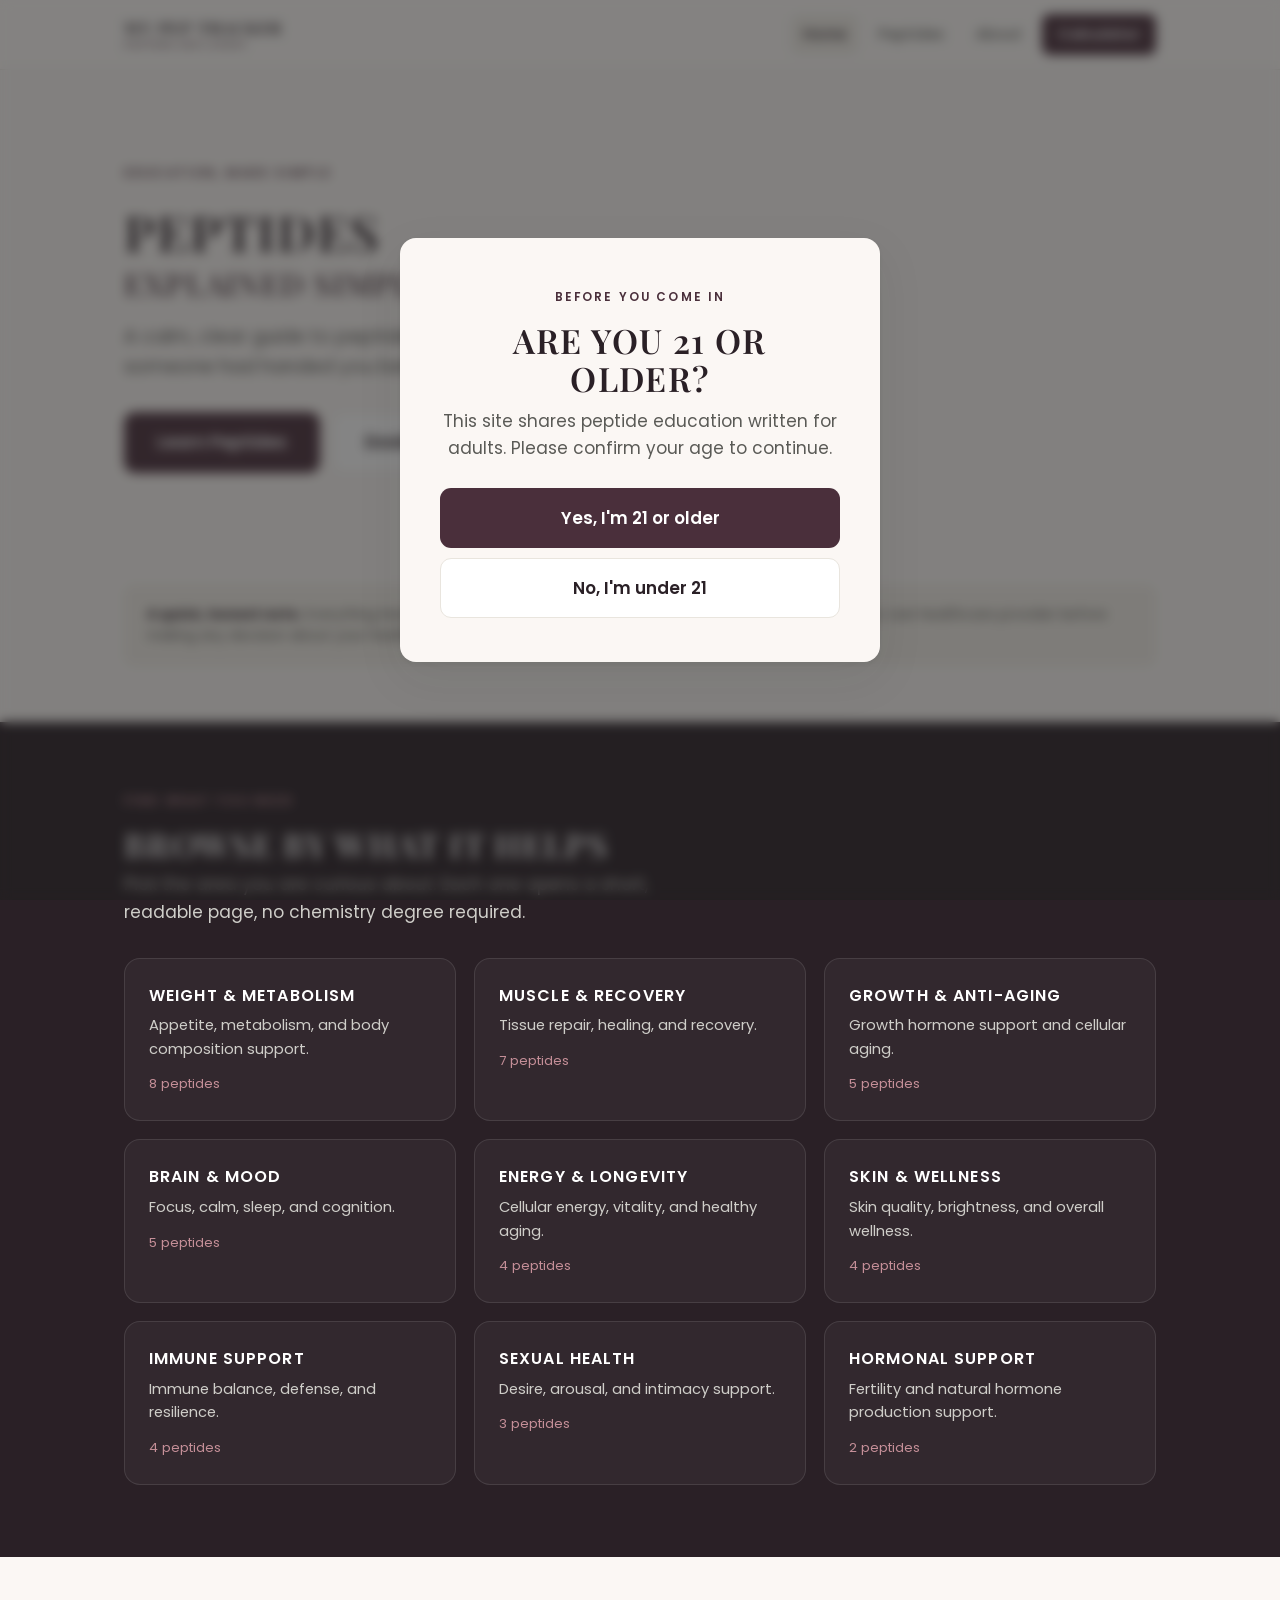
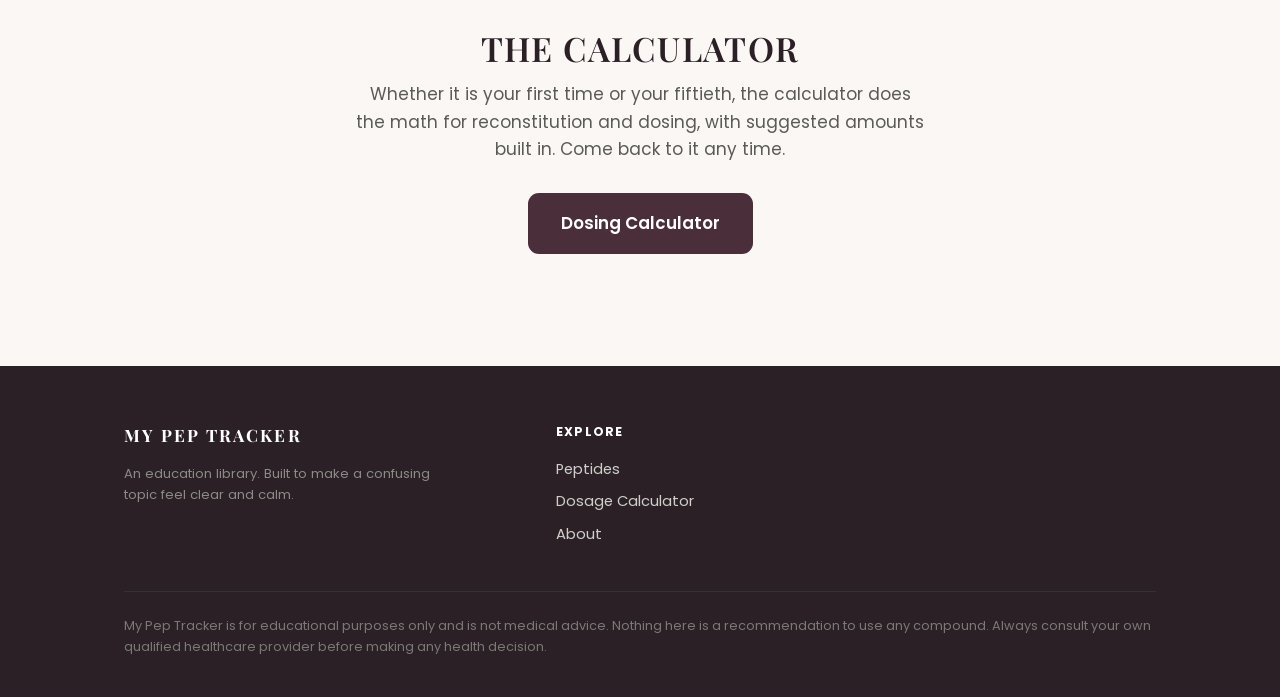
==== index.html @ 9b93ed7e "My Pep Tracker: education site in Sano colors and fonts, Rythm Health referral link Co-Authored-By: " ====
<!DOCTYPE html>
<html lang="en">
<head>
<meta charset="UTF-8">
<meta name="viewport" content="width=device-width, initial-scale=1.0">
<title>Peptides Explained Simply</title>
<meta name="description" content="Peptides explained simply. A calm peptide library and dosage calculator, built for education.">
<!-- Social share preview (Facebook, Messenger, iMessage, etc.) -->
<meta property="og:title" content="Peptides Explained Simply">
<meta property="og:description" content="Peptides explained simply.">
<meta property="og:type" content="website">
<meta name="twitter:card" content="summary_large_image">
<meta name="twitter:title" content="Peptides Explained Simply">
<meta name="twitter:description" content="Peptides explained simply.">
<script src="config.js"></script>
<link rel="stylesheet" href="styles.css">
</head>
<body>
<div id="nav"></div>

<header class="hero hero-centered">
  <div class="wrap">
    <div style="max-width:640px">
      <span class="eyebrow">Education, made simple</span>
      <h1 class="display">Peptides<span class="accent">explained simply.</span></h1>
      <p class="lede" style="max-width:46ch">A calm, clear guide to peptides. The version you wish someone had handed you before you started.</p>
      <div class="hero-actions">
        <a class="btn btn-primary btn-lg" href="library.html">Learn Peptides</a>
        <a class="btn btn-ghost btn-lg" href="calculator.html">Dosing Calculator</a>
        <span id="heroCommunity"></span>
        <span id="heroStore"></span>
      </div>
    </div>
  </div>
</header>

<section class="section-tight">
  <div class="wrap">
    <div class="disclaimer-strip">
      <b>A quick, honest note.</b> Everything here is for education only and is not medical advice. Please talk with your own healthcare provider before making any decision about your health.
    </div>
  </div>
</section>

<section class="section section-dark" style="padding-top:64px">
  <div class="wrap">
    <span class="eyebrow" style="color:var(--teal)">Find what you need</span>
    <h2 class="display" style="margin:12px 0 8px;color:#fff">Browse by what it helps</h2>
    <p style="color:#CFCEC9;margin-bottom:32px;max-width:54ch">Pick the area you are curious about. Each one opens a short, readable page, no chemistry degree required.</p>
    <div class="cat-grid" id="catGrid"></div>
  </div>
</section>

<div id="vendorBand"></div>

<section class="section">
  <div class="wrap" style="text-align:center">
    <h2 class="display" style="margin:0 0 14px">The calculator</h2>
    <p style="color:var(--ink-soft);max-width:52ch;margin:0 auto 30px">Whether it is your first time or your fiftieth, the calculator does the math for reconstitution and dosing, with suggested amounts built in. Come back to it any time.</p>
    <a class="btn btn-primary btn-lg" href="calculator.html">Dosing Calculator</a>
  </div>
</section>

<div id="communityBand"></div>

<div id="footer"></div>
<script src="data.js"></script>
<script>
  document.getElementById('nav').innerHTML = renderNav('home'); initMobileNav();
  document.getElementById('footer').innerHTML = renderFooter();
  document.getElementById('vendorBand').innerHTML = renderVendorBand();
  document.getElementById('communityBand').innerHTML = renderCommunityBand();
  document.getElementById('heroCommunity').outerHTML = COMMUNITY_URL ? `<a class="btn btn-ghost btn-lg" href="${COMMUNITY_URL}" target="_blank" rel="noopener">${COMMUNITY_BUTTON}</a>` : '';
  document.getElementById('heroStore').outerHTML = STORE_URL ? `<a class="btn btn-ghost btn-lg" href="${STORE_URL}" target="_blank" rel="noopener">${STORE_BUTTON}</a>` : '';

  const counts = {};
  PEPTIDES.forEach(p => counts[p.cat] = (counts[p.cat]||0)+1);
  document.getElementById('catGrid').innerHTML = Object.entries(CATEGORIES).map(([key,c]) => `
    <a class="cat-card cat-card-noicon" href="library.html#${key}">
      <div class="cat-card-name">${c.name}</div>
      <div class="cat-card-desc">${c.desc}</div>
      <div class="cat-card-count">${counts[key]||0} peptide${counts[key]===1?'':'s'}</div>
    </a>`).join("");
</script>
</body>
</html>
---- styles.css ----
/* ============================================
   PEPTIDE EDUCATION LIBRARY — "The Calm Clinic"
   Shared stylesheet
   ============================================ */

@import url('https://fonts.googleapis.com/css2?family=Playfair+Display:wght@400;500;600;700&family=Poppins:wght@400;500;600;700&display=swap');

:root {
  /* Core palette — warm clinical */
  --bg:          #FBF7F4;   /* warm white, borrowed from brand */
  --surface:     #FFFFFF;   /* card surfaces */
  --ink:         #2A2026;   /* near-black text */
  --ink-soft:    #5A5A56;   /* secondary text */
  --ink-faint:   #8C8C86;   /* captions, meta */
  --line:        #E9E5DE;   /* hairline borders */
  --line-soft:   #F2EEE7;   /* very soft fills */
  --teal:        #4A2F3B;   /* trust accent — actions, key markers */
  --teal-deep:   #2F1D26;   /* hover */
  --teal-wash:   #F8EFEC;   /* teal tint backgrounds */
  --amber-wash:  #FBF4E6;   /* gentle caution background */
  --amber-line:  #E8D5A8;
  --shadow:      0 1px 2px rgba(32,32,32,0.04), 0 8px 24px rgba(32,32,32,0.05);
  --shadow-lg:   0 2px 4px rgba(32,32,32,0.05), 0 16px 48px rgba(32,32,32,0.08);
  --radius:      16px;
  --radius-sm:   10px;
  --maxw:        1080px;

  /* Category colors — soft, distinct, never loud */
  --c-weight:    #C77B53;
  --c-muscle:    #B0613F;
  --c-gh:        #6E7FB8;
  --c-brain:     #7E6BB0;
  --c-energy:    #C9A23F;
  --c-skin:      #4FA3A0;
  --c-sexual:    #C77B9C;
  --c-immunity:  #5FA37C;
  --c-hormonal:  #B5894F;
}

* { box-sizing: border-box; margin: 0; padding: 0; }

html { scroll-behavior: smooth; }

body {
  font-family: 'Poppins', -apple-system, BlinkMacSystemFont, sans-serif;
  background: var(--bg);
  color: var(--ink);
  line-height: 1.6;
  font-size: 17px;
  -webkit-font-smoothing: antialiased;
}

/* ---------- Typography ---------- */
h1, h2, h3, .eyebrow, .nav-logo, .btn, .cat-card-name, .pep-name {
  font-family: 'Poppins', sans-serif;
}

.display {
  text-transform: uppercase;
  letter-spacing: 0.06em;
  font-weight: 600;
  line-height: 1.15;
}

h1 { font-size: clamp(2rem, 5vw, 3.1rem); }
h2 { font-size: clamp(1.5rem, 3.5vw, 2.1rem); }

.eyebrow {
  text-transform: uppercase;
  letter-spacing: 0.18em;
  font-size: 0.74rem;
  font-weight: 600;
  color: var(--teal);
}

a { color: var(--teal-deep); text-decoration: none; }
a:hover { text-decoration: underline; }

/* ---------- Layout ---------- */
.wrap { max-width: var(--maxw); margin: 0 auto; padding: 0 24px; }
.section { padding: 72px 0; }
.section-tight { padding: 48px 0; }

/* ---------- Top navigation ---------- */
/* The nav is rendered inside <div id="nav">, so the wrapper is what sticks.
   (A sticky element only sticks inside its parent, and the old parent was
   exactly the nav's own height, so it never stayed on screen.) */
#nav { position: sticky; top: 0; z-index: 50; }
.nav {
  background: rgba(254,252,249,0.88);
  backdrop-filter: saturate(180%) blur(12px);
  border-bottom: 1px solid var(--line);
}
.nav-inner {
  max-width: var(--maxw); margin: 0 auto; padding: 14px 24px;
  display: flex; align-items: center; justify-content: space-between; gap: 16px;
}
.nav-logo {
  display: flex; align-items: center; gap: 11px;
}
.nav-logo:hover { text-decoration: none; }
.nav-logo-text {
  display: flex; flex-direction: column; line-height: 1.05;
  text-transform: uppercase; font-weight: 700; font-size: 0.98rem;
  letter-spacing: 0.1em; color: var(--ink);
}
.nav-logo-text small {
  font-size: 0.6rem; font-weight: 600; letter-spacing: 0.16em;
  color: var(--teal); margin-top: 3px;
}
.nav-links { display: flex; align-items: center; gap: 8px; }
.nav-links a {
  color: var(--ink-soft); font-size: 0.9rem; font-weight: 500;
  padding: 8px 12px; border-radius: 8px;
}
.nav-links a:hover { color: var(--ink); background: var(--line-soft); text-decoration: none; }
.nav-cta {
  background: var(--teal); color: #fff !important;
  padding: 9px 16px !important; border-radius: 9px;
  font-weight: 600 !important;
}
.nav-cta:hover { background: var(--line-soft); color: var(--ink) !important; }
/* Outlined pill link to the Skool community, same bubble as labs and COA sites */
.nav-circle {
  display: inline-flex; align-items: center; gap: 0.55rem;
  color: var(--ink) !important; font-size: 0.9rem; font-weight: 500;
  border: 1px solid currentColor; border-radius: 100px;
  padding: 8px 16px !important; background: transparent; white-space: nowrap;
  transition: background 0.15s ease, color 0.15s ease;
}
.nav-circle:hover { background: var(--ink); color: var(--bg) !important; text-decoration: none; }

/* ---------- Buttons ---------- */
.btn {
  display: inline-flex; align-items: center; justify-content: center; gap: 8px;
  padding: 14px 26px; border-radius: 11px;
  font-weight: 600; font-size: 0.98rem; cursor: pointer;
  border: 1px solid transparent; transition: all 0.18s ease;
  text-transform: none; letter-spacing: 0;
}
.btn-primary { background: var(--teal); color: #fff; }
.btn-primary:hover { background: var(--teal-deep); text-decoration: none; transform: translateY(-1px); }
.btn-ghost { background: var(--surface); color: var(--ink); border-color: var(--line); }
.btn-ghost:hover { border-color: var(--teal); color: var(--teal-deep); text-decoration: none; }
.btn-lg { padding: 16px 32px; font-size: 1.05rem; }

/* ---------- Hero ---------- */
.hero { padding: 80px 0 56px; }
.hero-grid { display: grid; grid-template-columns: 1.2fr 0.8fr; gap: 56px; align-items: center; }
.hero h1 { margin: 18px 0 20px; }
.hero p.lede { font-size: 1.18rem; color: var(--ink-soft); max-width: 32ch; }
.hero-actions { display: flex; gap: 12px; margin-top: 30px; flex-wrap: wrap; }

.hero-card {
  background: var(--surface); border: 1px solid var(--line);
  border-radius: var(--radius); padding: 28px; box-shadow: var(--shadow);
}
.hero-card h3 { text-transform: uppercase; letter-spacing: 0.08em; font-size: 0.82rem; color: var(--ink-faint); margin-bottom: 14px; }
.hero-card .stat { display: flex; align-items: baseline; gap: 10px; padding: 10px 0; border-bottom: 1px solid var(--line-soft); }
.hero-card .stat:last-child { border-bottom: 0; }
.hero-card .stat b { font-size: 1.5rem; color: var(--teal-deep); font-weight: 700; }
.hero-card .stat span { color: var(--ink-soft); font-size: 0.92rem; }

/* ---------- Category grid ---------- */
.cat-grid { display: grid; grid-template-columns: repeat(3, 1fr); gap: 18px; }
.cat-card {
  background: var(--surface); border: 1px solid var(--line);
  border-radius: var(--radius); padding: 26px 24px; box-shadow: var(--shadow);
  transition: all 0.18s ease; display: block; color: var(--ink);
}
.cat-card:hover { text-decoration: none; transform: translateY(-3px); box-shadow: var(--shadow-lg); border-color: var(--c, var(--teal)); }
.cat-dot { width: 38px; height: 38px; border-radius: 10px; display: grid; place-items: center; margin-bottom: 16px; background: var(--cw, var(--teal-wash)); }
.cat-dot svg { width: 20px; height: 20px; }
.cat-card-name { text-transform: uppercase; letter-spacing: 0.07em; font-weight: 600; font-size: 1rem; margin-bottom: 6px; }
.cat-card-desc { color: var(--ink-soft); font-size: 0.92rem; }
.cat-card-count { color: var(--ink-faint); font-size: 0.82rem; margin-top: 12px; }

/* ---------- Peptide list ---------- */
.pep-grid { display: grid; grid-template-columns: repeat(2, 1fr); gap: 16px; }
.pep-card {
  background: var(--surface); border: 1px solid var(--line);
  border-radius: var(--radius-sm); padding: 22px 24px; box-shadow: var(--shadow);
  display: flex; flex-direction: column; gap: 8px; transition: all 0.18s ease; color: var(--ink);
}
.pep-card:hover { text-decoration: none; transform: translateY(-2px); box-shadow: var(--shadow-lg); }
.pep-card-top { display: flex; align-items: center; justify-content: space-between; gap: 12px; }
.pep-name { text-transform: uppercase; letter-spacing: 0.05em; font-weight: 600; font-size: 1.05rem; }
.pep-tag { font-size: 0.78rem; color: var(--ink-faint); }
.pep-card-desc { color: var(--ink-soft); font-size: 0.92rem; }

.uses-badge {
  display: inline-flex; align-items: center; gap: 6px;
  background: var(--teal-wash); color: var(--teal-deep);
  font-size: 0.72rem; font-weight: 600; letter-spacing: 0.02em;
  padding: 4px 10px; border-radius: 100px; white-space: nowrap;
}
.uses-badge svg { width: 12px; height: 12px; }

/* ---------- Peptide detail page ---------- */
.detail-head { border-bottom: 1px solid var(--line); padding-bottom: 28px; margin-bottom: 8px; }
.detail-cat { display: inline-block; font-size: 0.78rem; font-weight: 600; letter-spacing: 0.05em; text-transform: uppercase; color: var(--ink-faint); margin-bottom: 12px; }
.detail-head h1 { margin-bottom: 12px; }
.detail-lede { font-size: 1.15rem; color: var(--ink-soft); max-width: 60ch; }

.detail-grid { display: grid; grid-template-columns: 1fr 320px; gap: 40px; margin-top: 40px; align-items: start; }
.detail-main h2 { text-transform: uppercase; letter-spacing: 0.06em; font-size: 1.05rem; margin: 32px 0 14px; color: var(--ink); }
.detail-main h2:first-child { margin-top: 0; }
.detail-main p { color: var(--ink-soft); margin-bottom: 14px; }
.benefit-list { list-style: none; display: grid; gap: 10px; margin: 4px 0 8px; }
.benefit-list li { display: flex; gap: 10px; align-items: flex-start; color: var(--ink-soft); }
.benefit-list li::before { content: ""; flex: none; width: 7px; height: 7px; border-radius: 50%; background: var(--teal); margin-top: 9px; }

.detail-side { position: sticky; top: 88px; display: grid; gap: 16px; }
.side-card { background: var(--surface); border: 1px solid var(--line); border-radius: var(--radius-sm); padding: 22px; box-shadow: var(--shadow); }
.side-card h3 { text-transform: uppercase; letter-spacing: 0.07em; font-size: 0.78rem; color: var(--ink-faint); margin-bottom: 14px; }
.spec-row { display: flex; justify-content: space-between; gap: 12px; padding: 9px 0; border-bottom: 1px solid var(--line-soft); font-size: 0.92rem; }
.spec-row:last-child { border-bottom: 0; }
.spec-row .k { color: var(--ink-faint); }
.spec-row .v { color: var(--ink); font-weight: 600; text-align: right; }

.source-note { font-size: 0.82rem; color: var(--ink-faint); font-style: italic; margin-top: 10px; line-height: 1.5; }

.source-list { list-style: none; display: grid; gap: 10px; margin: 4px 0 8px; }
.source-list li { display: flex; gap: 10px; align-items: flex-start; font-size: 0.9rem; line-height: 1.5; }
.source-list li::before { content: ""; flex: none; width: 7px; height: 7px; border-radius: 50%; background: var(--teal); margin-top: 8px; }
.source-list a { color: var(--teal-deep); text-decoration: underline; text-underline-offset: 2px; }

/* ---------- Callouts ---------- */
.callout {
  background: var(--amber-wash); border: 1px solid var(--amber-line);
  border-radius: var(--radius-sm); padding: 18px 20px; margin: 22px 0;
  font-size: 0.92rem; color: #7a6326;
}
.callout b { color: #5e4d1d; }
.callout-teal { background: var(--teal-wash); border-color: #ECE0DC; color: var(--teal-deep); }
.callout-teal b { color: var(--teal-deep); }

/* ---------- Calculator ---------- */
.calc-shell { display: grid; grid-template-columns: 1fr 360px; gap: 36px; align-items: start; }
.calc-steps { display: grid; gap: 20px; }
.calc-step { background: var(--surface); border: 1px solid var(--line); border-radius: var(--radius); padding: 24px 26px; box-shadow: var(--shadow); }
.calc-step-head { display: flex; align-items: center; gap: 12px; margin-bottom: 6px; }
.calc-num { flex: none; width: 30px; height: 30px; border-radius: 50%; background: var(--teal); color: #fff; display: grid; place-items: center; font-weight: 700; font-size: 0.9rem; }
.calc-step h3 { text-transform: uppercase; letter-spacing: 0.05em; font-size: 0.95rem; }
.calc-step .hint { color: var(--ink-faint); font-size: 0.88rem; margin: 2px 0 16px 42px; }
.calc-field { margin-left: 42px; }
.calc-field label { display: block; font-size: 0.82rem; color: var(--ink-soft); font-weight: 500; margin-bottom: 7px; }
.calc-input-row { display: flex; gap: 10px; align-items: stretch; }
.calc-input-row input, .calc-input-row select {
  flex: 1; font-family: inherit; font-size: 1.05rem; color: var(--ink);
  padding: 12px 14px; border: 1px solid var(--line); border-radius: 10px; background: var(--bg);
  -webkit-appearance: none; appearance: none;
}
.calc-input-row input:focus, .calc-input-row select:focus { outline: 2px solid var(--teal); outline-offset: 1px; border-color: var(--teal); }
.calc-input-row select { flex: 0 0 110px; background-image: url("data:image/svg+xml,%3Csvg xmlns='http://www.w3.org/2000/svg' width='12' height='12' viewBox='0 0 12 12'%3E%3Cpath d='M2 4l4 4 4-4' stroke='%238C8C86' stroke-width='1.5' fill='none'/%3E%3C/svg%3E"); background-repeat: no-repeat; background-position: right 14px center; padding-right: 34px; }

/* Result panel with live syringe */
.calc-result { position: sticky; top: 88px; background: var(--surface); border: 1px solid var(--line); border-radius: var(--radius); padding: 28px; box-shadow: var(--shadow-lg); text-align: center; }
.calc-result h3 { text-transform: uppercase; letter-spacing: 0.08em; font-size: 0.78rem; color: var(--ink-faint); margin-bottom: 18px; }
.draw-num { font-size: 3.4rem; font-weight: 700; color: var(--teal-deep); line-height: 1; letter-spacing: -0.02em; }
.draw-unit { font-size: 1rem; color: var(--ink-soft); font-weight: 500; margin-top: 4px; }
.draw-sub { font-size: 0.86rem; color: var(--ink-faint); margin-top: 14px; padding-top: 14px; border-top: 1px solid var(--line-soft); }
.draw-sub b { color: var(--ink); }

/* syringe size picker above the gauge */
.syringe-picker { display: flex; justify-content: center; gap: 8px; margin-top: 20px; }
.syr-opt {
  font-family: inherit; font-size: 0.82rem; font-weight: 600; text-align: center;
  padding: 7px 14px; border-radius: 12px; cursor: pointer; line-height: 1.2;
  background: var(--bg); color: var(--ink-faint);
  border: 1px solid var(--line); transition: all 0.15s ease;
}
.syr-opt .lvl { opacity: 0.7; font-size: 0.68rem; display: block; font-weight: 500; }
.syr-opt:hover { border-color: var(--teal); color: var(--teal-deep); }
.syr-opt.active { background: var(--teal-wash); color: var(--teal-deep); border-color: var(--teal-line); }

/* Syringe gauge: a real syringe photo (assets/syringe-diagram.png) with the fill and the
   draw-line positioned on top as percentages of the image, measured from the photo itself. */
.syringe-wrap { position: relative; margin: 16px auto 6px; width: 100%; max-width: 360px; aspect-ratio: 1200 / 192; }
.syringe-img { position: absolute; inset: 0; width: 100%; height: 100%; display: block; }
.syringe-fill {
  position: absolute; left: 26.6%; top: 25.2%; height: 50.6%; width: 0;
  background: rgba(74,47,59, 0.35);
  transition: width 0.4s cubic-bezier(.4,0,.2,1);
}
.syringe-marker {
  position: absolute; left: 26.6%; top: 15%; height: 70%; width: 2.5px;
  background: var(--teal-deep);
  transition: left 0.4s cubic-bezier(.4,0,.2,1);
}

.calc-empty { color: var(--ink-faint); font-size: 0.92rem; padding: 20px 0; }

/* ---------- Footer ---------- */
.footer { background: var(--ink); color: #CFCEC9; padding: 56px 0 40px; margin-top: 40px; }
.footer .wrap { display: grid; grid-template-columns: 1.4fr 1fr 1fr; gap: 40px; }
.footer h4 { color: #fff; text-transform: uppercase; letter-spacing: 0.1em; font-size: 0.78rem; margin-bottom: 16px; }
.footer a { color: #CFCEC9; font-size: 0.92rem; display: block; margin-bottom: 9px; }
.footer a:hover { color: #fff; }
.footer-brand { font-weight: 700; text-transform: uppercase; letter-spacing: 0.12em; color: #fff; margin-bottom: 14px; }
.footer-fine { color: #8B8A85; font-size: 0.82rem; line-height: 1.6; max-width: 42ch; }
.footer-legal { border-top: 1px solid #333; margin-top: 36px; padding-top: 24px; font-size: 0.8rem; color: #7A7975; }
/* The two footer buttons: Circle (teal) and Where to buy (outlined on dark) */
.footer .footer-btn { display: inline-block; width: 100%; max-width: 260px; text-align: center; margin-bottom: 10px; }
.footer .footer-btn.btn-primary { color: #fff; }
.footer .footer-btn.btn-ghost { background: transparent; color: #fff; border-color: #4A4A48; }
.footer .footer-btn.btn-ghost:hover { border-color: var(--teal); color: var(--teal); }

/* ---------- Disclaimer strip ---------- */
.disclaimer-strip {
  background: var(--line-soft); border: 1px solid var(--line);
  border-radius: var(--radius-sm); padding: 18px 22px; margin: 0 0 8px;
  font-size: 0.86rem; color: var(--ink-soft); line-height: 1.55;
}
.disclaimer-strip b { color: var(--ink); }

/* ---------- Page intro ---------- */
.page-intro { padding: 56px 0 8px; }
.page-intro h1 { margin: 14px 0 14px; }
.page-intro p { color: var(--ink-soft); font-size: 1.12rem; max-width: 60ch; }

/* ---------- Vendor CTA band ---------- */
/* ---------- Community band (Peptide Research Circle) ----------
   Deep teal so it stands apart from the teal-wash vendor band
   and the dark sections. */
.community-band { background: linear-gradient(135deg, var(--teal-deep), var(--teal)); }
.community-band .wrap { padding: 64px 24px; text-align: center; }
.community-band .eyebrow { color: #F3E3E6; }
.community-band h2 { color: #fff; font-size: 1.7rem; margin: 12px 0 14px; }
.community-band p { color: #F8EFEC; max-width: 58ch; margin: 0 auto 26px; }
.community-band .community-btn { background: #fff; color: var(--teal-deep); }
.community-band .community-btn:hover { background: #F8EFEC; color: var(--teal-deep); text-decoration: none; transform: translateY(-1px); }

.vendor-band { background: var(--teal-wash); border-top: 1px solid var(--teal-line); border-bottom: 1px solid var(--teal-line); }
.vendor-band .wrap { display: flex; align-items: center; justify-content: space-between; gap: 30px; padding: 36px 24px; flex-wrap: wrap; }
.vendor-band h3 { text-transform: uppercase; letter-spacing: 0.05em; font-size: 1.2rem; color: var(--ink); margin-bottom: 8px; }
.vendor-band p { color: var(--ink-soft); font-size: 0.95rem; max-width: 46ch; }
/* The vendor name inside the band text is a link too, since the button sits far right on wide screens */
.vendor-band p a { color: var(--teal-deep); font-weight: 600; text-decoration: underline; text-underline-offset: 3px; }
.vendor-band p a:hover { color: var(--ink); }
.vendor-band .code { display: inline-block; background: #fff; border: 1px dashed var(--teal); color: var(--teal-deep); font-weight: 700; padding: 3px 10px; border-radius: 7px; letter-spacing: 0.05em; }

/* ---------- "Where to buy" bar ----------
   Sits at the top of each peptide detail page so the vendor link
   is visible without scrolling. */
.buy-bar { display: flex; align-items: center; gap: 16px; flex-wrap: wrap; background: var(--teal-wash); border: 1px solid var(--teal-line); border-radius: 12px; padding: 14px 18px; margin-top: 18px; }
.buy-bar p { font-size: 0.93rem; color: var(--ink-soft); margin: 0; }
.buy-bar .code { display: inline-block; background: #fff; border: 1px dashed var(--teal); color: var(--teal-deep); font-weight: 700; padding: 2px 9px; border-radius: 7px; letter-spacing: 0.05em; }

/* ---------- Responsive ---------- */
@media (max-width: 860px) {
  .hero-grid { grid-template-columns: 1fr; gap: 32px; }
  .hero-card { order: -1; }
  .cat-grid { grid-template-columns: 1fr; }
  .pep-grid { grid-template-columns: 1fr; }
  .detail-grid { grid-template-columns: 1fr; }
  .detail-side { position: static; }
  .calc-shell { grid-template-columns: 1fr; }
  .calc-result { position: static; }
  .footer .wrap { grid-template-columns: 1fr; gap: 28px; }
  .calc-field, .calc-step .hint { margin-left: 0; }
}

/* ---------- Mobile hamburger nav ---------- */
.nav-toggle { display: none; background: none; border: 0; cursor: pointer; padding: 8px; width: 42px; height: 42px; flex-direction: column; justify-content: center; gap: 5px; }
.nav-toggle span { display: block; height: 2px; width: 22px; background: var(--ink); border-radius: 2px; transition: transform 0.2s ease, opacity 0.2s ease; }
.nav-toggle.open span:nth-child(1) { transform: translateY(7px) rotate(45deg); }
.nav-toggle.open span:nth-child(2) { opacity: 0; }
.nav-toggle.open span:nth-child(3) { transform: translateY(-7px) rotate(-45deg); }
.nav-mobile { display: none; flex-direction: column; padding: 8px 24px 20px; border-top: 1px solid var(--line); background: var(--bg); }
.nav-mobile.open { display: flex; }
.nav-mobile a { padding: 14px 4px; font-size: 1rem; color: var(--ink-soft); border-bottom: 1px solid var(--line-soft); }
.nav-mobile a:hover, .nav-mobile a.active { color: var(--ink); text-decoration: none; }
.nav-mobile a.active { font-weight: 600; }
.nav-mobile-cta { color: var(--teal-deep) !important; font-weight: 600; border-bottom: 0 !important; }

@media (max-width: 860px) {
  .nav-links { display: none; }
  .nav-toggle { display: flex; }
}

/* ---------- Category icon (teal line) ---------- */
.cat-dot svg { width: 22px; height: 22px; color: var(--teal-deep); }

/* ---------- Before / after gallery ---------- */
.ba-grid { display: grid; grid-template-columns: 1fr 1fr; gap: 28px; margin-top: 8px; }
.ba-col h3 {
  text-transform: uppercase; letter-spacing: 0.12em; font-size: 0.82rem;
  color: var(--ink-faint); margin-bottom: 14px; text-align: center;
}
.ba-col.after h3 { color: var(--teal-deep); }
.ba-pair { display: grid; grid-template-columns: 1fr 1fr; gap: 12px; }
.ba-pair img {
  width: 100%; aspect-ratio: 4/5; object-fit: cover;
  border-radius: var(--radius-sm); border: 1px solid var(--line); box-shadow: var(--shadow);
}
.ba-col.after .ba-pair img { border-color: #ECE0DC; }
.about-portrait {
  width: 100%; max-width: 340px; border-radius: var(--radius);
  border: 1px solid var(--line); box-shadow: var(--shadow-lg); object-fit: cover;
}

/* ---------- Hero italic accent ---------- */
.hero h1 .accent {
  display: block; font-style: normal; text-transform: uppercase;
  letter-spacing: 0.04em; font-weight: 500; color: var(--teal-deep);
  font-size: 0.62em; margin-top: 6px;
}

/* ---------- Suggested dose chips in calculator ---------- */
.dose-presets { margin-left: 42px; margin-top: 14px; }
.dose-presets .preset-label { font-size: 0.78rem; color: var(--ink-faint); margin-bottom: 8px; }
.preset-chips { display: flex; flex-wrap: wrap; gap: 8px; }
.preset-chip {
  font-family: inherit; font-size: 0.86rem; font-weight: 600; text-align: center;
  padding: 8px 14px; border-radius: 12px; cursor: pointer;
  background: var(--teal-wash); color: var(--teal-deep);
  border: 1px solid var(--teal-line); transition: all 0.15s ease; line-height: 1.2;
}
.preset-chip:hover { background: var(--teal); color: #fff; border-color: var(--teal); }
.preset-chip .lvl { opacity: 0.7; font-size: 0.7rem; display: block; font-weight: 500; }

/* peptide picker on calculator */
.pep-picker { margin-bottom: 4px; }
.pep-picker select {
  width: 100%; font-family: inherit; font-size: 1.05rem; color: var(--ink);
  padding: 13px 14px; border: 1px solid var(--line); border-radius: 10px; background: var(--bg);
  -webkit-appearance: none; appearance: none;
  background-image: url("data:image/svg+xml,%3Csvg xmlns='http://www.w3.org/2000/svg' width='12' height='12' viewBox='0 0 12 12'%3E%3Cpath d='M2 4l4 4 4-4' stroke='%238C8C86' stroke-width='1.5' fill='none'/%3E%3C/svg%3E"); background-repeat: no-repeat; background-position: right 14px center; padding-right: 34px;
}

@media (max-width: 860px) {
  .ba-grid { grid-template-columns: 1fr; gap: 24px; }
}

.hero-portrait-wrap { display: flex; justify-content: flex-end; }
@media (max-width: 860px) { .hero-portrait-wrap { justify-content: center; } }

@media (max-width: 760px) {
  .about-intro { grid-template-columns: 1fr !important; gap: 24px !important; }
  .about-intro .about-portrait { max-width: 280px; margin: 0 auto; }
}


/* centered hero (no portrait) */
.hero-centered { padding: 88px 0 64px; text-align: left; }

/* ---------- About: reason rows (replaces colored boxes) ---------- */
.reason-row { display: grid; grid-template-columns: 56px 1fr; gap: 20px; align-items: start; margin-bottom: 32px; }
.reason-icon {
  width: 56px; height: 56px; border-radius: 14px; display: grid; place-items: center;
  background: var(--teal-wash); color: var(--teal-deep); border: 1px solid var(--teal-line);
}
.reason-icon svg { width: 26px; height: 26px; }
.reason-row h3 {
  text-transform: uppercase; letter-spacing: 0.05em; font-size: 0.95rem;
  color: var(--ink); margin-bottom: 7px; margin-top: 4px;
}
.reason-row p { color: var(--ink-soft); margin: 0; }
@media (max-width: 760px) {
  .reason-row { grid-template-columns: 48px 1fr; gap: 16px; }
  .reason-icon { width: 48px; height: 48px; }
}

/* ---------- Units-to-mg guide ---------- */
.units-guide { background: var(--surface); border: 1px solid var(--line); border-radius: var(--radius); padding: 28px; margin-top: 16px; box-shadow: var(--shadow); }
.units-guide h3 { font-size: 1.05rem; margin-bottom: 6px; }
.units-sub { color: var(--ink-soft); font-size: 0.92rem; margin-bottom: 20px; max-width: 56ch; }
.units-grid { display: grid; grid-template-columns: 90px 1fr; gap: 24px; align-items: center; }
.units-syringe svg { width: 80px; height: 220px; }
.units-cards { display: grid; grid-template-columns: repeat(3,1fr); gap: 14px; }
.units-card { background: var(--bg); border: 1px solid var(--line); border-radius: var(--radius-sm); padding: 16px; text-align: center; }
.uc-conc { display: block; font-size: 0.86rem; color: var(--teal-deep); font-weight: 600; margin-bottom: 8px; }
.uc-eq { display: block; font-size: 0.95rem; color: var(--ink-soft); }
.uc-eq b { color: var(--ink); font-size: 1.05rem; }

/* ---------- Supplies grid ---------- */
.supply-grid { display: grid; grid-template-columns: repeat(2,1fr); gap: 14px; margin-top: 20px; }
.supply-card { background: var(--surface); border: 1px solid var(--line); border-radius: var(--radius-sm); padding: 20px 22px; box-shadow: var(--shadow); transition: all 0.18s ease; color: var(--ink); display: block; }
.supply-card:hover { text-decoration: none; transform: translateY(-2px); box-shadow: var(--shadow-lg); border-color: var(--teal); }
.supply-name { font-weight: 600; font-size: 1rem; margin-bottom: 6px; }
.supply-desc { color: var(--ink-soft); font-size: 0.9rem; margin-bottom: 12px; }
.supply-link { color: var(--teal-deep); font-size: 0.86rem; font-weight: 600; }

@media (max-width: 760px) {
  .units-cards { grid-template-columns: 1fr; }
  .supply-grid { grid-template-columns: 1fr; }
}

/* ============ CALCULATOR PAGE STRUCTURE ============ */
.calc-tabs {
  position: sticky; top: 64px; z-index: 40;
  background: rgba(254,252,249,0.92); backdrop-filter: saturate(180%) blur(12px);
  border-top: 1px solid var(--line); border-bottom: 1px solid var(--line);
}
.calc-tabs-inner { display: flex; gap: 4px; overflow-x: auto; padding: 0 24px; }
.calc-tab {
  flex: none; padding: 14px 16px; font-size: 0.88rem; font-weight: 600;
  color: var(--ink-soft); border-bottom: 2px solid transparent; white-space: nowrap;
}
.calc-tab:hover { color: var(--ink); text-decoration: none; }
.calc-tab.active { color: var(--teal-deep); border-bottom-color: var(--teal); }

/* ---------- Dark band (var-flipping wrapper) ----------
   Redefines the color variables inside the wrapper, so existing
   elements (which use var(--ink-soft), var(--line), etc.) flip
   to dark automatically. Teal accents brighten for contrast.
   NOTE: named .dark-band, NOT .section-dark, to avoid colliding
   with the existing .section-dark used on home and calculator. */
.dark-band {
  background: #2A2026;
  color: #FBF7F4;
  --ink: #FBF7F4;
  --ink-soft: #D9D5CE;
  --ink-faint: #9E9A92;
  --line: #3A3A38;
  --line-soft: #2C2C2A;
  --surface: #2A2A28;
  --teal: #C58F98;
  --teal-deep: #B97C86;
  --teal-wash: rgba(197,143,152,0.15);
}
.dark-band .reason-icon { border-color: rgba(197,143,152,0.28); }

/* Dark category jump bar on the Peptides page */
.catbar-dark {
  background: #2A2026;
  border-top: 1px solid #3A3A38;
  border-bottom: 1px solid #3A3A38;
  --ink: #FBF7F4; --ink-soft: #C9C5BE;
}
.catbar-dark .calc-tab:hover { color: #C58F98; }
.catbar-dark .calc-tab.active { color: #C58F98; border-bottom-color: #C58F98; }

/* Peptide search box (library page) */
.pep-search-wrap { max-width: 260px; margin: 0 0 28px auto; position: relative; }
.pep-search-wrap svg {
  position: absolute; left: 15px; top: 50%; transform: translateY(-50%);
  width: 18px; height: 18px; color: var(--ink-faint); pointer-events: none;
}
.pep-search {
  width: 100%; padding: 13px 16px 13px 44px; font-size: 1rem; font-family: inherit;
  border: 1px solid var(--line); border-radius: 12px; background: var(--surface);
  color: var(--ink); box-shadow: var(--shadow);
}
.pep-search:focus { outline: 2px solid var(--teal); outline-offset: 1px; border-color: var(--teal); }
.pep-noresults { text-align: center; color: var(--ink-soft); padding: 30px 0; display: none; }


/* About page: quiet social links */
.about-social { margin-top: 26px; }
.about-social-label {
  display: block; text-transform: uppercase; letter-spacing: 0.08em;
  font-size: 0.72rem; font-weight: 600; color: var(--ink-faint); margin-bottom: 10px;
}
.about-social-links { display: flex; flex-wrap: wrap; gap: 8px 18px; }
.about-social-links a { font-size: 0.92rem; color: var(--teal-deep); font-weight: 500; }
.about-social-links a:hover { text-decoration: underline; }

.calc-section { padding: 64px 0; position: relative; }
.anchor { position: absolute; top: -120px; }
.section-light { background: var(--bg); }
.section-tint { background: var(--line-soft); }
.section-dark { background: var(--ink); }

/* syringe explainer (dark section) */
.syringe-explain { display: grid; grid-template-columns: 120px 1fr; gap: 36px; align-items: center; margin-bottom: 36px; }
.se-visual svg { width: 100px; height: 260px; }
.se-facts { display: grid; grid-template-columns: 1fr 1fr; gap: 14px; }
.se-fact { background: rgba(255,255,255,0.04); border: 1px solid rgba(255,255,255,0.1); border-radius: var(--radius-sm); padding: 16px 18px; }
.se-fact b { display: block; color: #fff; font-size: 0.98rem; margin-bottom: 4px; }
.se-fact span { color: #CFCEC9; font-size: 0.88rem; }

.units-guide-dark { background: rgba(255,255,255,0.03); border-color: rgba(255,255,255,0.1); }
.units-card-dark { background: rgba(255,255,255,0.04); border-color: rgba(255,255,255,0.12); }
.units-card-dark .uc-conc { color: var(--teal); }

/* water cards */
.water-cards { display: grid; grid-template-columns: 1fr 1fr; gap: 14px; margin-top: 8px; }
.water-card { position: relative; background: var(--surface); border: 1px solid var(--line); border-radius: var(--radius-sm); padding: 22px; box-shadow: var(--shadow); transition: all 0.18s ease; color: var(--ink); display: block; }
.water-card:hover { text-decoration: none; transform: translateY(-2px); box-shadow: var(--shadow-lg); border-color: var(--teal); }
.wc-tag { position: absolute; top: 14px; right: 14px; background: var(--teal); color: #fff; font-size: 0.68rem; font-weight: 700; text-transform: uppercase; letter-spacing: 0.06em; padding: 3px 9px; border-radius: 100px; }
.wc-name { font-weight: 600; font-size: 1rem; margin-bottom: 6px; }
.wc-desc { color: var(--ink-soft); font-size: 0.9rem; margin-bottom: 12px; }

@media (max-width: 760px) {
  .syringe-explain { grid-template-columns: 90px 1fr; gap: 20px; }
  .se-facts { grid-template-columns: 1fr; }
  .water-cards { grid-template-columns: 1fr; }
  .calc-tabs { top: 56px; }
}

/* category cards without icons */
.cat-card-noicon { padding-top: 24px; }
.cat-card-noicon .cat-card-name { margin-top: 0; }

/* syringe types (two-up, dark section) */
.syringe-types { display: grid; grid-template-columns: 1fr 1fr; gap: 16px; margin-bottom: 36px; }
.syringe-type { background: rgba(255,255,255,0.04); border: 1px solid rgba(255,255,255,0.1); border-radius: var(--radius-sm); padding: 22px; }
.st-badge { display: inline-block; background: var(--teal); color: #fff; font-size: 0.68rem; font-weight: 700; text-transform: uppercase; letter-spacing: 0.06em; padding: 3px 10px; border-radius: 100px; }

/* COA points (light section) */
.coa-points { display: grid; gap: 12px; }
.coa-point { display: grid; grid-template-columns: 34px 1fr; gap: 14px; align-items: start; background: var(--surface); border: 1px solid var(--line); border-radius: var(--radius-sm); padding: 16px 18px; }
.coa-point b { color: var(--ink); }
.coa-point > div { color: var(--ink-soft); font-size: 0.92rem; }
.coa-n { width: 28px; height: 28px; border-radius: 50%; background: var(--teal-wash); color: var(--teal-deep); display: grid; place-items: center; font-weight: 700; font-size: 0.9rem; border: 1px solid var(--teal-line); }

@media (max-width: 760px) {
  .syringe-types { grid-template-columns: 1fr; }
}

/* start-here note (Peptides page) */
.start-here { display: grid; grid-template-columns: 52px 1fr; gap: 18px; align-items: start; background: var(--teal-wash); border: 1px solid var(--teal-line); border-radius: var(--radius); padding: 24px 26px; margin-top: 16px; }
.start-here-icon { width: 52px; height: 52px; border-radius: 13px; background: #fff; color: var(--teal-deep); display: grid; place-items: center; border: 1px solid var(--teal-line); }
.start-here-icon svg { width: 26px; height: 26px; }
.start-here h3 { text-transform: uppercase; letter-spacing: 0.05em; font-size: 0.86rem; color: var(--ink); margin-bottom: 8px; }
.start-here p { color: var(--ink-soft); margin: 0; font-size: 0.86rem; line-height: 1.55; }
@media (max-width: 760px) { .start-here { grid-template-columns: 44px 1fr; gap: 14px; padding: 20px; } .start-here-icon { width: 44px; height: 44px; } }

/* three syringe types */
.syringe-types-3 { grid-template-columns: repeat(3, 1fr); }
.shot-types { display: grid; grid-template-columns: 1fr 1fr; gap: 16px; margin: 0 0 36px; }
.shot-type { background: rgba(197,143,152,0.08); border: 1px solid rgba(197,143,152,0.25); border-radius: var(--radius-sm); padding: 18px 20px; }
.shot-type h4 { color: var(--teal); font-size: 0.95rem; text-transform: uppercase; letter-spacing: 0.04em; margin-bottom: 6px; }
.shot-type p { color: #CFCEC9; font-size: 0.9rem; margin: 0; }
@media (max-width: 860px) { .syringe-types-3 { grid-template-columns: 1fr; } }
@media (max-width: 760px) { .shot-types { grid-template-columns: 1fr; } }

/* ============ MOBILE POLISH PASS ============ */
@media (max-width: 600px) {
  /* tighten oversized display headings on phones */
  .page-intro h1.display, .hero h1.display { font-size: clamp(2rem, 9vw, 2.6rem); line-height: 1.08; }
  .display { word-break: normal; overflow-wrap: break-word; }

  /* prevent hint/label text overflow in calc */
  .calc-step .hint, .calc-step-head h3 { overflow-wrap: break-word; }
  .calc-input-row { flex-wrap: nowrap; }
  .calc-input-row input { min-width: 0; }

  /* sticky tabs: comfortable tap targets, fade edges */
  .calc-tabs-inner { padding: 0 16px; }
  .calc-tab { padding: 13px 13px; font-size: 0.84rem; }

  /* section padding trimmed on phones */
  .calc-section { padding: 44px 0; }
  .section, .section-light, .section-tint, .section-dark { padding-top: 44px; padding-bottom: 44px; }

  /* detail sidebar spacing when stacked */
  .detail-side { margin-top: 28px; }

  /* supply + water + units cards full width already; ensure gaps */
  .se-facts { gap: 10px; }

  /* wrap padding a touch tighter */
  .wrap { padding-left: 20px; padding-right: 20px; }

  /* buttons comfortable on phones */
  .btn-lg { padding: 14px 22px; }
  .hero-actions { flex-direction: column; align-items: stretch; }
  .hero-actions .btn { width: 100%; text-align: center; }
}

/* tap target minimums everywhere */
@media (max-width: 860px) {
  .nav-cta { padding: 10px 16px; }
  .pep-card, .supply-card, .water-card, .cat-card { -webkit-tap-highlight-color: transparent; }
}

/* fix calculator horizontal overflow on mobile */
@media (max-width: 600px) {
  .calc-step { padding: 20px 18px; }
  .calc-step .hint { margin-left: 0; }
  .calc-field { margin-left: 0; }
  .calc-steps, .calc-step, .calc-shell { min-width: 0; max-width: 100%; }
  .calc-step-head { flex-wrap: wrap; }
  select, input { max-width: 100%; }
}
* { box-sizing: border-box; }

/* category cards on dark background */
.section-dark .cat-card { background: rgba(255,255,255,0.04); border-color: rgba(255,255,255,0.1); box-shadow: none; }
.section-dark .cat-card:hover { background: rgba(255,255,255,0.07); border-color: var(--teal); transform: translateY(-2px); }
.section-dark .cat-card-name { color: #fff; }
.section-dark .cat-card-desc { color: #CFCEC9; }
.section-dark .cat-card-count { color: var(--teal); }

/* what-are-peptides box */
.what-box { background: var(--surface); border: 1px solid var(--line); border-left: 3px solid var(--teal); border-radius: var(--radius-sm); padding: 20px 24px; margin: 14px 0 0; box-shadow: var(--shadow); }
.what-box h3 { text-transform: uppercase; letter-spacing: 0.05em; font-size: 0.86rem; color: var(--ink); margin-bottom: 8px; }
.what-box p { color: var(--ink-soft); font-size: 0.86rem; line-height: 1.6; margin: 0; }

/* Share buttons under the calculator result */
.result-actions { display: flex; gap: 10px; margin-top: 18px; flex-wrap: wrap; }
.result-actions .btn { flex: 1; font-size: 0.85rem; padding: 9px 14px; white-space: nowrap; }

/* ---------- Age gate (21+) ----------
   Full-screen overlay shown on first visit until the visitor confirms
   they are 21 or older. Injected by data.js on every page. */
.age-gate {
  position: fixed;
  inset: 0;
  z-index: 9999;
  background: rgba(32, 32, 32, 0.55);
  backdrop-filter: blur(6px);
  -webkit-backdrop-filter: blur(6px);
  display: flex;
  align-items: center;
  justify-content: center;
  padding: 24px;
}
.age-gate-card {
  background: var(--bg);
  border-radius: var(--radius);
  box-shadow: var(--shadow-lg);
  max-width: 480px;
  width: 100%;
  padding: 44px 40px;
  text-align: center;
}
.age-gate-card .display { margin: 12px 0 10px; }
.age-gate-card p {
  color: var(--ink-soft);
  line-height: 1.6;
  margin: 0 0 26px;
}
.age-gate-actions {
  display: flex;
  flex-direction: column;
  gap: 10px;
}
/* Stop the page behind the gate from scrolling */
body.age-gate-lock { overflow: hidden; }
@media (max-width: 480px) {
  .age-gate-card { padding: 32px 24px; }
}

/* ---------- Sano Research fonts: Playfair Display headings, Poppins text ---------- */
h1, h2, .display, .nav-logo-text, .footer-brand, .detail-main h2 { font-family: 'Playfair Display', Georgia, serif; }
.display { letter-spacing: 0.04em; }
/* Dark sections: accents switch to dusty rose so they stay readable on the dark plum-black */
.section-dark { --teal: #C58F98; --teal-deep: #D3A4AC; --teal-line: rgba(197,143,152,0.35); --teal-wash: rgba(197,143,152,0.15); }
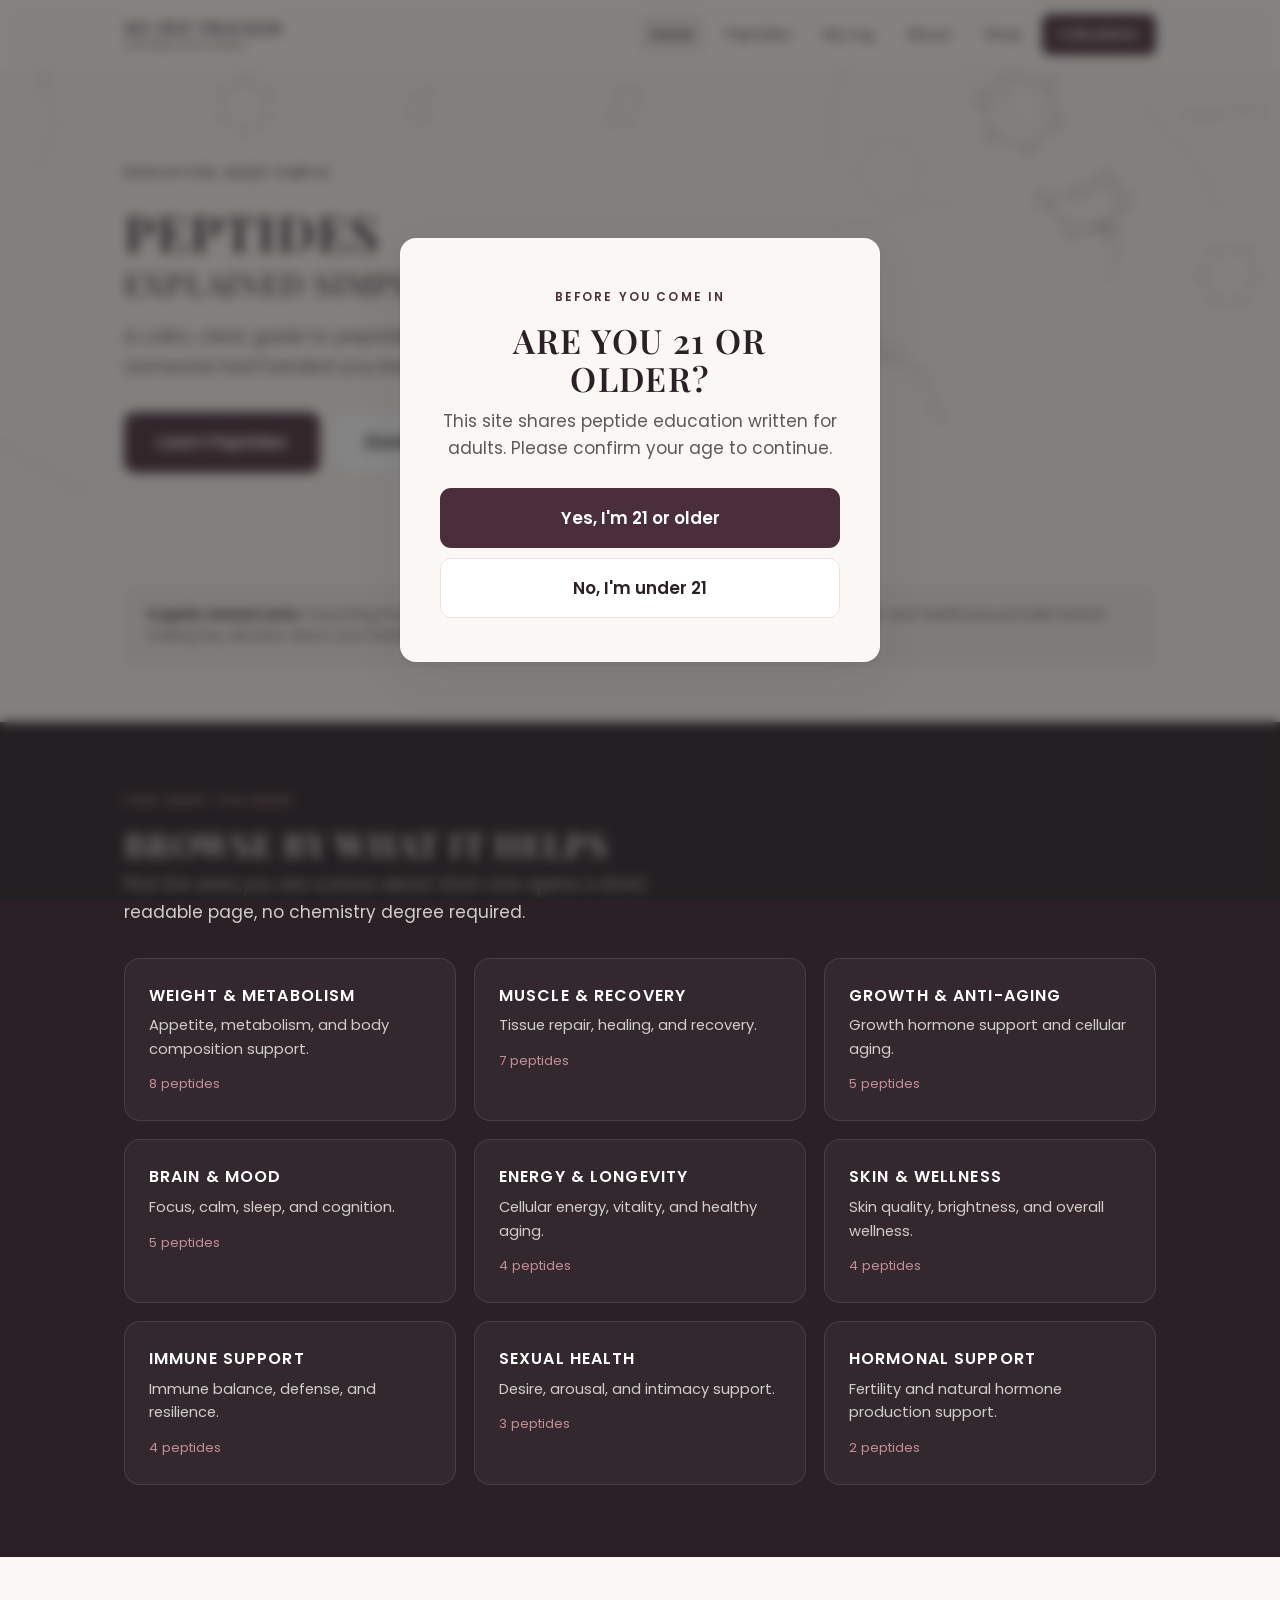
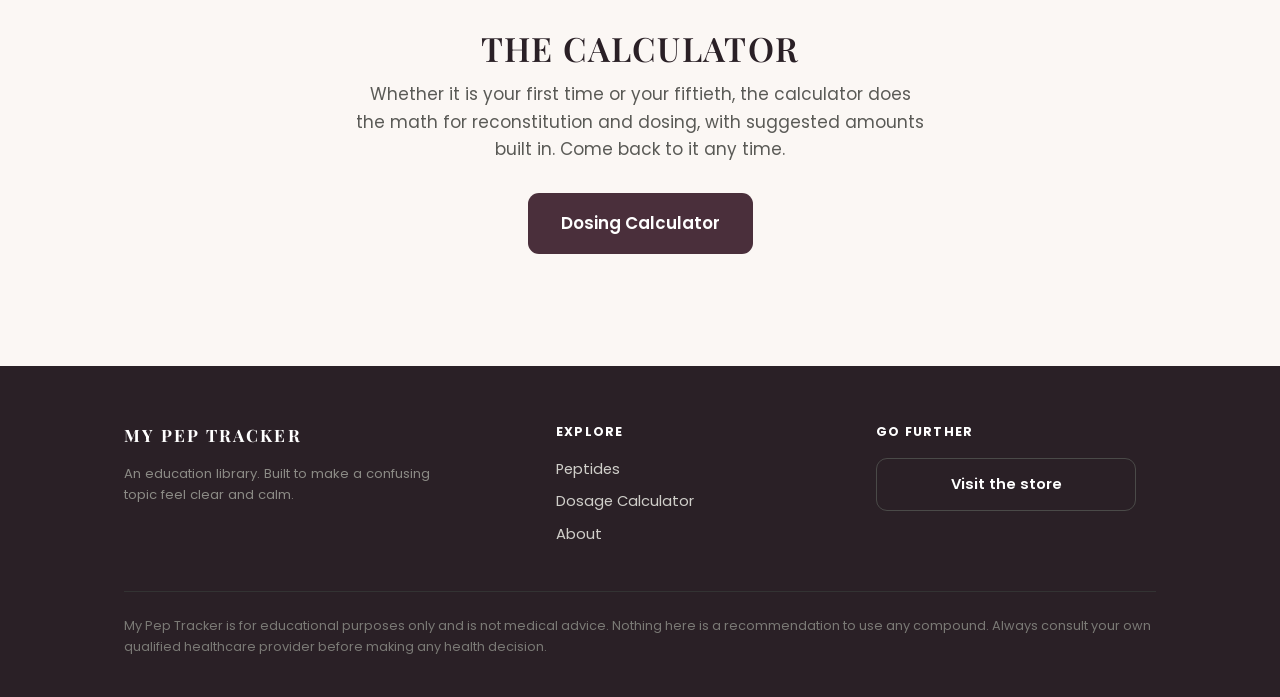
==== commit a87ee10d: "Home page: moving bead-chain background Co-Authored-By: Claude Opus 5.5 <noreply@anthropic.com>" ====
--- a/index.html
+++ b/index.html
@@ -82,5 +82,6 @@
       <div class="cat-card-count">${counts[key]||0} peptide${counts[key]===1?'':'s'}</div>
     </a>`).join("");
 </script>
+<script src="chains.js"></script>
 </body>
 </html>
--- a/styles.css
+++ b/styles.css
@@ -740,3 +740,8 @@
 .display { letter-spacing: 0.04em; }
 /* Dark sections: accents switch to dusty rose so they stay readable on the dark plum-black */
 .section-dark { --teal: #C58F98; --teal-deep: #D3A4AC; --teal-line: rgba(197,143,152,0.35); --teal-wash: rgba(197,143,152,0.15); }
+
+/* Bead chains: moving background behind the home page top (chains.js) */
+.hero { position: relative; overflow: hidden; }
+.hero .bead-chains { position: absolute; inset: 0; width: 100%; height: 100%; pointer-events: none; }
+.hero > .wrap { position: relative; z-index: 1; }
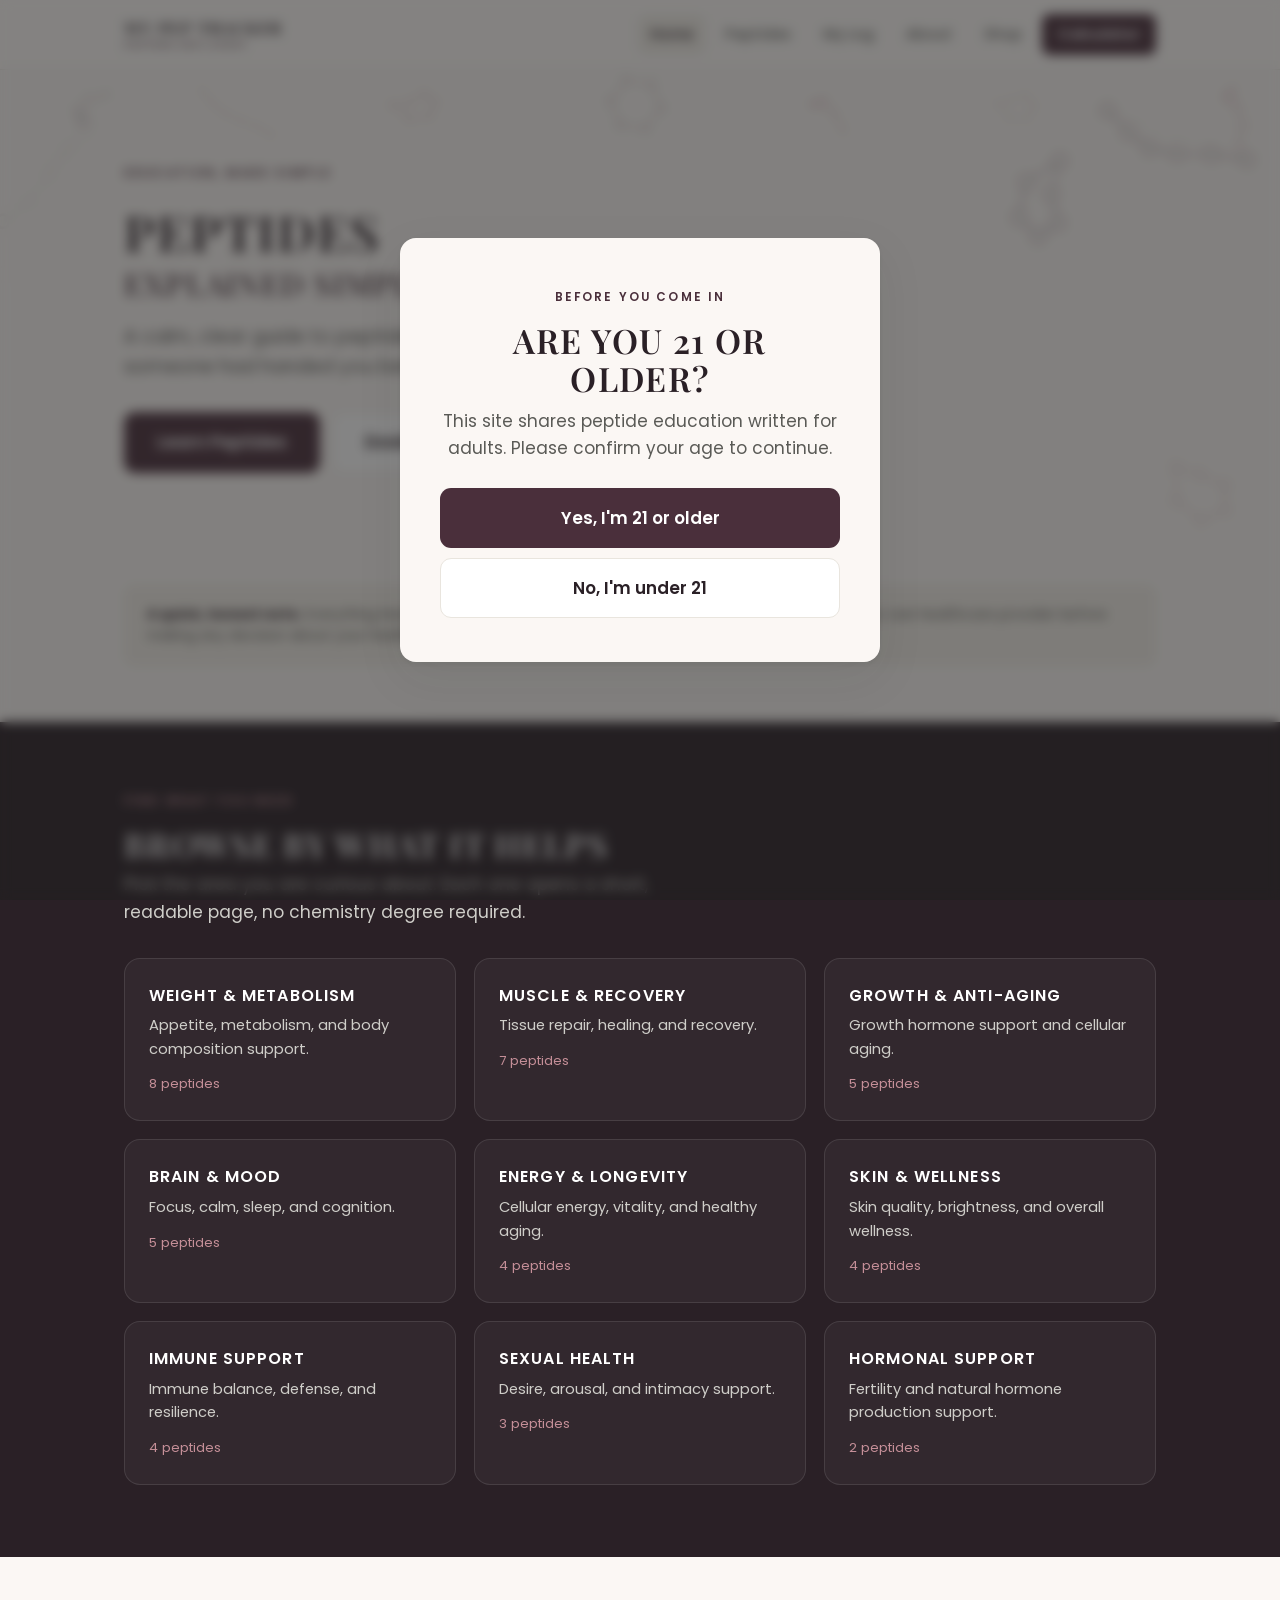
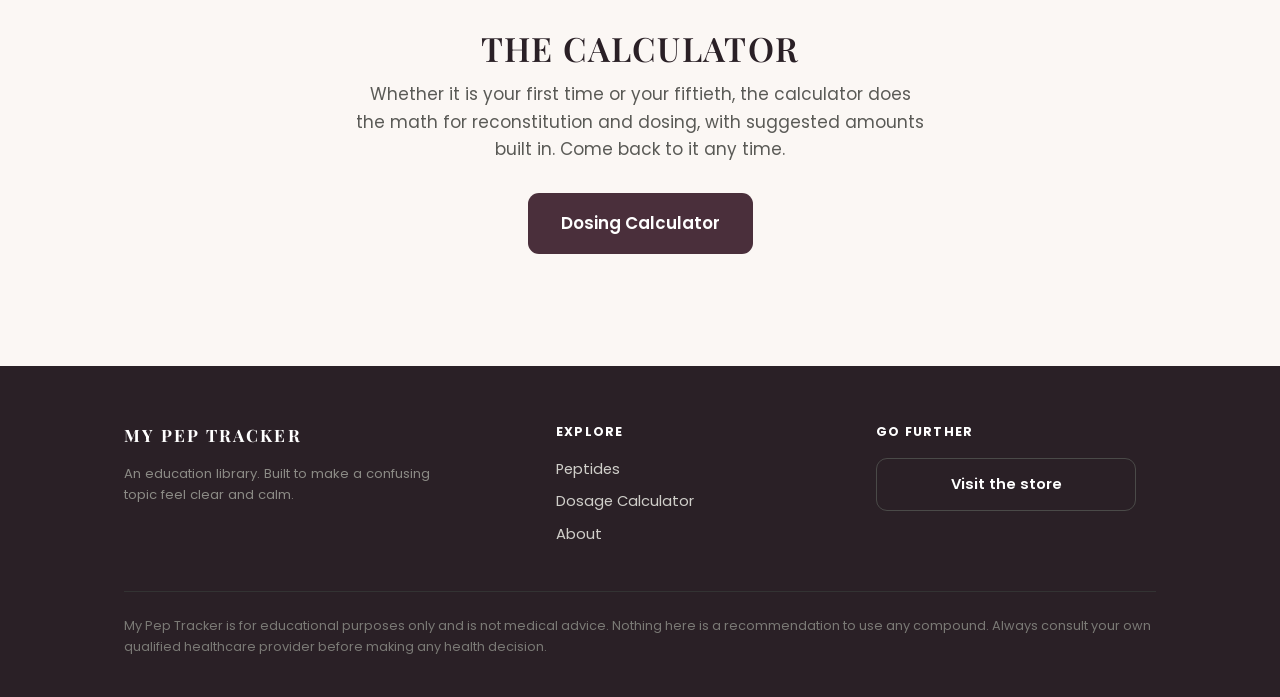
==== commit fa52b7b3: "Hide the store button from the home page hero Co-Authored-By: Claude Opus 5.5 <noreply@anthropic.com" ====
--- a/index.html
+++ b/index.html
@@ -71,7 +71,7 @@
   document.getElementById('vendorBand').innerHTML = renderVendorBand();
   document.getElementById('communityBand').innerHTML = renderCommunityBand();
   document.getElementById('heroCommunity').outerHTML = COMMUNITY_URL ? `<a class="btn btn-ghost btn-lg" href="${COMMUNITY_URL}" target="_blank" rel="noopener">${COMMUNITY_BUTTON}</a>` : '';
-  document.getElementById('heroStore').outerHTML = STORE_URL ? `<a class="btn btn-ghost btn-lg" href="${STORE_URL}" target="_blank" rel="noopener">${STORE_BUTTON}</a>` : '';
+  document.getElementById('heroStore').outerHTML = (STORE_URL && typeof STORE_BUTTONS_ON_CONTENT !== "undefined" && STORE_BUTTONS_ON_CONTENT) ? `<a class="btn btn-ghost btn-lg" href="${STORE_URL}" target="_blank" rel="noopener">${STORE_BUTTON}</a>` : '';
 
   const counts = {};
   PEPTIDES.forEach(p => counts[p.cat] = (counts[p.cat]||0)+1);
